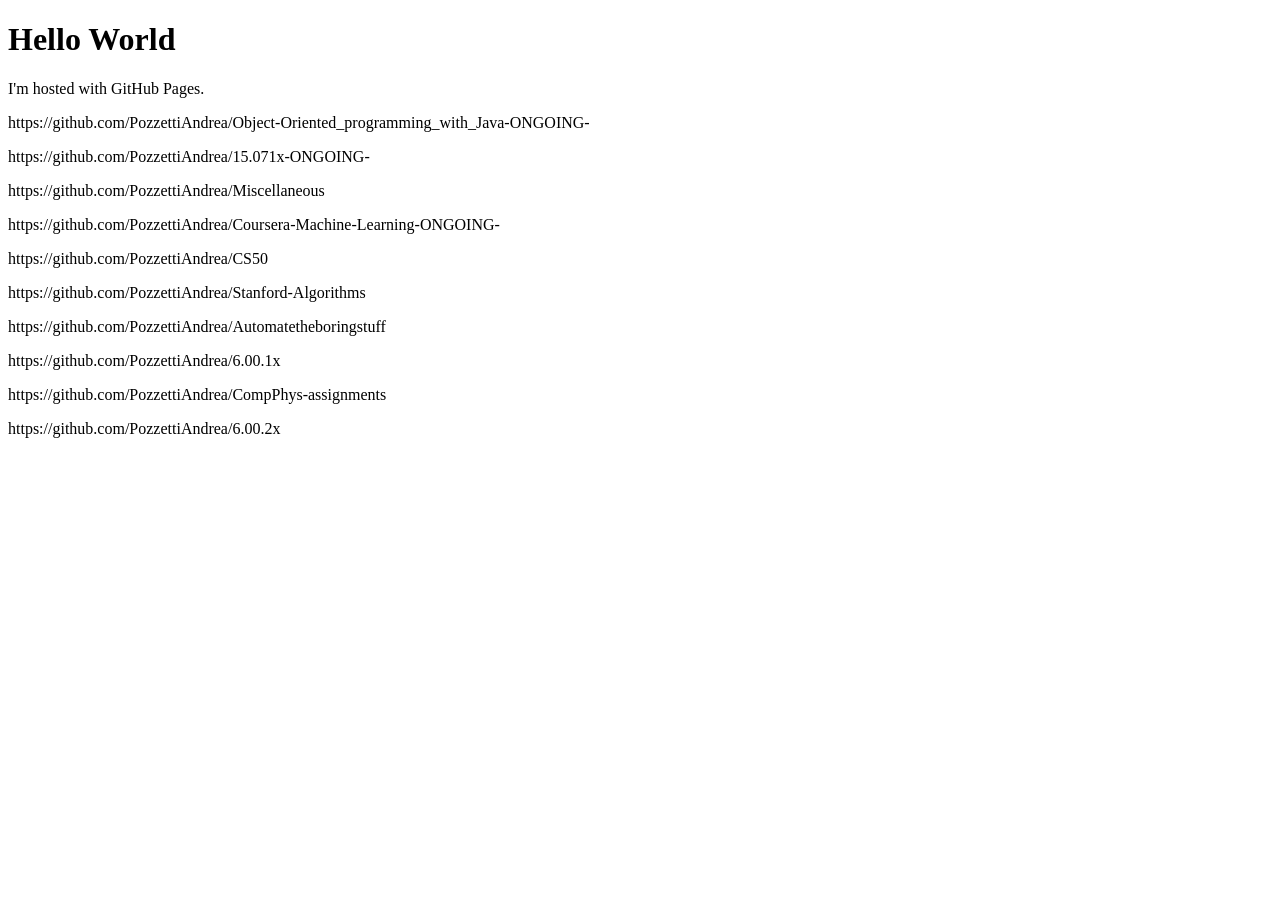
==== index.html @ af6f57ed "there" ====
<!DOCTYPE html>
<html>
<body>
<h1>Hello World</h1>
<p>I'm hosted with GitHub Pages.</p>
<p>https://github.com/PozzettiAndrea/Object-Oriented_programming_with_Java-ONGOING-</p>
<p>https://github.com/PozzettiAndrea/15.071x-ONGOING-</p>
<p>https://github.com/PozzettiAndrea/Miscellaneous</p>
<p>https://github.com/PozzettiAndrea/Coursera-Machine-Learning-ONGOING-</p>
<p>https://github.com/PozzettiAndrea/CS50</p>
<p>https://github.com/PozzettiAndrea/Stanford-Algorithms</p>
<p>https://github.com/PozzettiAndrea/Automatetheboringstuff</p>
<p>https://github.com/PozzettiAndrea/6.00.1x</p>
<p>https://github.com/PozzettiAndrea/CompPhys-assignments</p>
<p>https://github.com/PozzettiAndrea/6.00.2x</p>

</body>
</html>
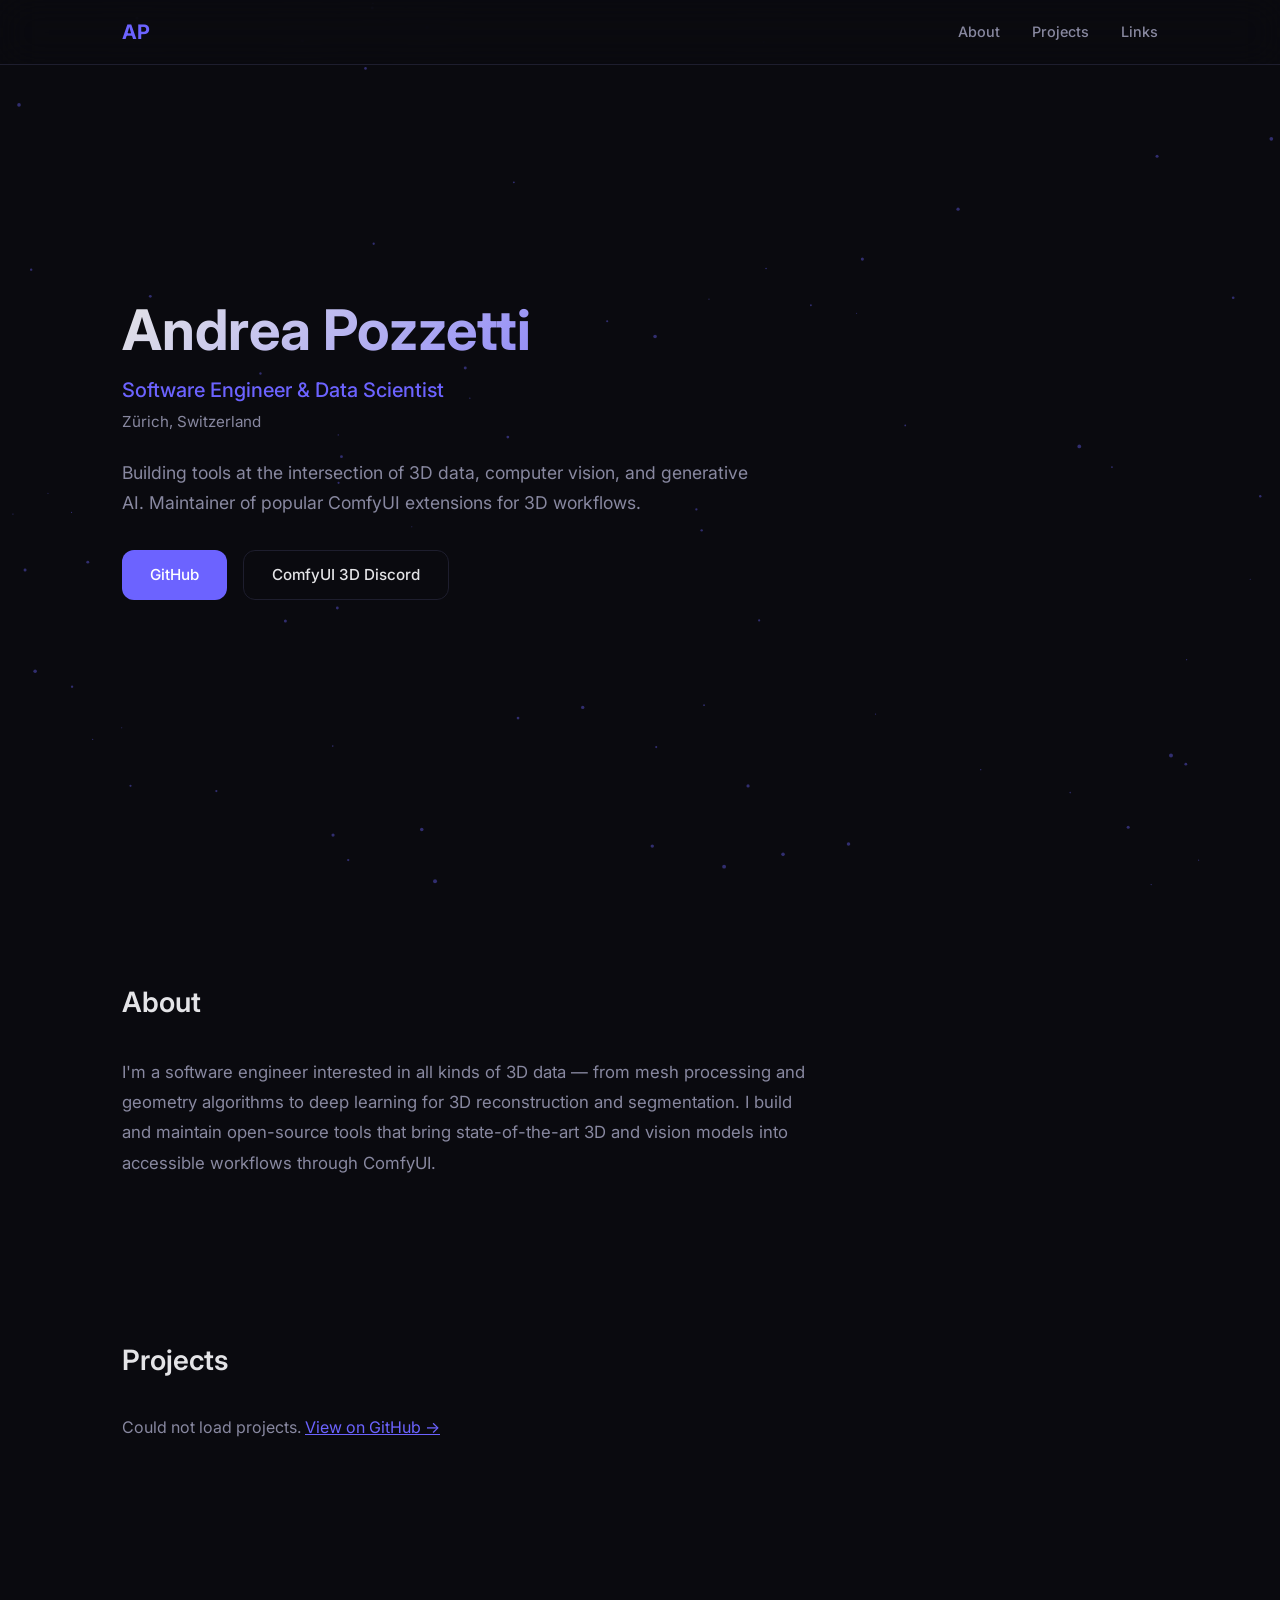
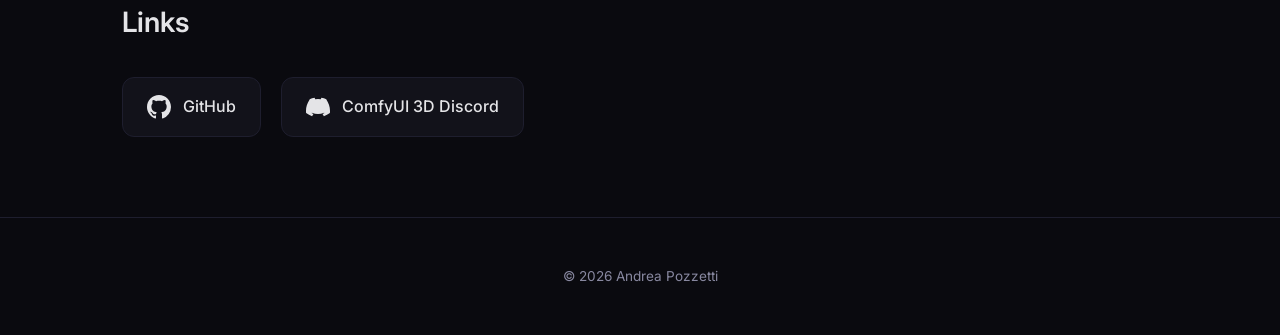
==== commit 89e099bb: "Initial portfolio site with GitHub Pages deployment" ====
--- a/index.html
+++ b/index.html
@@ -1,18 +1,73 @@
-<!DOCTYPE html>
-<html>
-<body>
-<h1>Hello World</h1>
-<p>I'm hosted with GitHub Pages.</p>
-<p>https://github.com/PozzettiAndrea/Object-Oriented_programming_with_Java-ONGOING-</p>
-<p>https://github.com/PozzettiAndrea/15.071x-ONGOING-</p>
-<p>https://github.com/PozzettiAndrea/Miscellaneous</p>
-<p>https://github.com/PozzettiAndrea/Coursera-Machine-Learning-ONGOING-</p>
-<p>https://github.com/PozzettiAndrea/CS50</p>
-<p>https://github.com/PozzettiAndrea/Stanford-Algorithms</p>
-<p>https://github.com/PozzettiAndrea/Automatetheboringstuff</p>
-<p>https://github.com/PozzettiAndrea/6.00.1x</p>
-<p>https://github.com/PozzettiAndrea/CompPhys-assignments</p>
-<p>https://github.com/PozzettiAndrea/6.00.2x</p>
-
-</body>
-</html>
+<!DOCTYPE html>
+<html lang="en">
+<head>
+    <meta charset="UTF-8">
+    <meta name="viewport" content="width=device-width, initial-scale=1.0">
+    <title>Andrea Pozzetti</title>
+    <link rel="stylesheet" href="style.css">
+    <link rel="preconnect" href="https://fonts.googleapis.com">
+    <link rel="preconnect" href="https://fonts.gstatic.com" crossorigin>
+    <link href="https://fonts.googleapis.com/css2?family=Inter:wght@300;400;500;600;700&display=swap" rel="stylesheet">
+</head>
+<body>
+    <canvas id="bg-canvas"></canvas>
+
+    <header>
+        <nav>
+            <a href="#" class="logo">AP</a>
+            <div class="nav-links">
+                <a href="#about">About</a>
+                <a href="#projects">Projects</a>
+                <a href="#links">Links</a>
+            </div>
+        </nav>
+    </header>
+
+    <main>
+        <section id="hero">
+            <div class="hero-content">
+                <h1>Andrea Pozzetti</h1>
+                <p class="tagline">Software Engineer &amp; Data Scientist</p>
+                <p class="location">Zürich, Switzerland</p>
+                <p class="intro">Building tools at the intersection of 3D data, computer vision, and generative AI. Maintainer of popular ComfyUI extensions for 3D workflows.</p>
+                <div class="hero-links">
+                    <a href="https://github.com/PozzettiAndrea" class="btn" target="_blank" rel="noopener">GitHub</a>
+                    <a href="https://discord.gg/bcdQCUjnHE" class="btn btn-secondary" target="_blank" rel="noopener">ComfyUI 3D Discord</a>
+                </div>
+            </div>
+        </section>
+
+        <section id="about">
+            <h2>About</h2>
+            <p>I'm a software engineer interested in all kinds of 3D data — from mesh processing and geometry algorithms to deep learning for 3D reconstruction and segmentation. I build and maintain open-source tools that bring state-of-the-art 3D and vision models into accessible workflows through ComfyUI.</p>
+        </section>
+
+        <section id="projects">
+            <h2>Projects</h2>
+            <div class="project-grid" id="project-grid">
+                <!-- Populated by JS -->
+            </div>
+        </section>
+
+        <section id="links">
+            <h2>Links</h2>
+            <div class="links-grid">
+                <a href="https://github.com/PozzettiAndrea" target="_blank" rel="noopener" class="link-card">
+                    <svg viewBox="0 0 24 24" fill="currentColor"><path d="M12 0C5.37 0 0 5.37 0 12c0 5.31 3.435 9.795 8.205 11.385.6.105.825-.255.825-.57 0-.285-.015-1.23-.015-2.235-3.015.555-3.795-.735-4.035-1.41-.135-.345-.72-1.41-1.23-1.695-.42-.225-1.02-.78-.015-.795.945-.015 1.62.87 1.845 1.23 1.08 1.815 2.805 1.305 3.495.99.105-.78.42-1.305.765-1.605-2.67-.3-5.46-1.335-5.46-5.925 0-1.305.465-2.385 1.23-3.225-.12-.3-.54-1.53.12-3.18 0 0 1.005-.315 3.3 1.23.96-.27 1.98-.405 3-.405s2.04.135 3 .405c2.295-1.56 3.3-1.23 3.3-1.23.66 1.65.24 2.88.12 3.18.765.84 1.23 1.905 1.23 3.225 0 4.605-2.805 5.625-5.475 5.925.435.375.81 1.095.81 2.22 0 1.605-.015 2.895-.015 3.3 0 .315.225.69.825.57A12.02 12.02 0 0024 12c0-6.63-5.37-12-12-12z"/></svg>
+                    <span>GitHub</span>
+                </a>
+                <a href="https://discord.gg/bcdQCUjnHE" target="_blank" rel="noopener" class="link-card">
+                    <svg viewBox="0 0 24 24" fill="currentColor"><path d="M20.317 4.37a19.791 19.791 0 00-4.885-1.515.074.074 0 00-.079.037c-.21.375-.444.864-.608 1.25a18.27 18.27 0 00-5.487 0 12.64 12.64 0 00-.617-1.25.077.077 0 00-.079-.037A19.736 19.736 0 003.677 4.37a.07.07 0 00-.032.027C.533 9.046-.32 13.58.099 18.057a.082.082 0 00.031.057 19.9 19.9 0 005.993 3.03.078.078 0 00.084-.028c.462-.63.874-1.295 1.226-1.994a.076.076 0 00-.041-.106 13.107 13.107 0 01-1.872-.892.077.077 0 01-.008-.128 10.2 10.2 0 00.372-.292.074.074 0 01.077-.01c3.928 1.793 8.18 1.793 12.062 0a.074.074 0 01.078.01c.12.098.246.198.373.292a.077.077 0 01-.006.127 12.299 12.299 0 01-1.873.892.077.077 0 00-.041.107c.36.698.772 1.362 1.225 1.993a.076.076 0 00.084.028 19.839 19.839 0 006.002-3.03.077.077 0 00.032-.054c.5-5.177-.838-9.674-3.549-13.66a.061.061 0 00-.031-.03z"/></svg>
+                    <span>ComfyUI 3D Discord</span>
+                </a>
+            </div>
+        </section>
+    </main>
+
+    <footer>
+        <p>&copy; 2026 Andrea Pozzetti</p>
+    </footer>
+
+    <script src="main.js"></script>
+</body>
+</html>
--- a/style.css
+++ b/style.css
@@ -0,0 +1,324 @@
+:root {
+    --bg: #0a0a0f;
+    --bg-card: #12121a;
+    --bg-card-hover: #1a1a26;
+    --text: #e4e4e7;
+    --text-muted: #8888a0;
+    --accent: #6c63ff;
+    --accent-glow: rgba(108, 99, 255, 0.15);
+    --border: #1e1e2e;
+    --radius: 12px;
+}
+
+* {
+    margin: 0;
+    padding: 0;
+    box-sizing: border-box;
+}
+
+body {
+    font-family: 'Inter', -apple-system, BlinkMacSystemFont, sans-serif;
+    background: var(--bg);
+    color: var(--text);
+    line-height: 1.6;
+    overflow-x: hidden;
+}
+
+#bg-canvas {
+    position: fixed;
+    top: 0;
+    left: 0;
+    width: 100%;
+    height: 100%;
+    z-index: 0;
+    pointer-events: none;
+}
+
+/* Nav */
+header {
+    position: fixed;
+    top: 0;
+    width: 100%;
+    z-index: 100;
+    backdrop-filter: blur(20px);
+    background: rgba(10, 10, 15, 0.8);
+    border-bottom: 1px solid var(--border);
+}
+
+nav {
+    max-width: 1100px;
+    margin: 0 auto;
+    padding: 1rem 2rem;
+    display: flex;
+    justify-content: space-between;
+    align-items: center;
+}
+
+.logo {
+    font-weight: 700;
+    font-size: 1.25rem;
+    color: var(--accent);
+    text-decoration: none;
+}
+
+.nav-links {
+    display: flex;
+    gap: 2rem;
+}
+
+.nav-links a {
+    color: var(--text-muted);
+    text-decoration: none;
+    font-size: 0.9rem;
+    font-weight: 500;
+    transition: color 0.2s;
+}
+
+.nav-links a:hover {
+    color: var(--text);
+}
+
+/* Main */
+main {
+    position: relative;
+    z-index: 1;
+    max-width: 1100px;
+    margin: 0 auto;
+    padding: 0 2rem;
+}
+
+section {
+    padding: 5rem 0;
+}
+
+h2 {
+    font-size: 1.75rem;
+    font-weight: 600;
+    margin-bottom: 2rem;
+    color: var(--text);
+}
+
+/* Hero */
+#hero {
+    min-height: 100vh;
+    display: flex;
+    align-items: center;
+    padding-top: 5rem;
+}
+
+.hero-content {
+    max-width: 640px;
+}
+
+h1 {
+    font-size: 3.5rem;
+    font-weight: 700;
+    line-height: 1.1;
+    margin-bottom: 0.75rem;
+    background: linear-gradient(135deg, var(--text), var(--accent));
+    -webkit-background-clip: text;
+    -webkit-text-fill-color: transparent;
+    background-clip: text;
+}
+
+.tagline {
+    font-size: 1.25rem;
+    color: var(--accent);
+    font-weight: 500;
+    margin-bottom: 0.25rem;
+}
+
+.location {
+    color: var(--text-muted);
+    font-size: 0.95rem;
+    margin-bottom: 1.5rem;
+}
+
+.intro {
+    color: var(--text-muted);
+    font-size: 1.1rem;
+    line-height: 1.7;
+    margin-bottom: 2rem;
+}
+
+.hero-links {
+    display: flex;
+    gap: 1rem;
+}
+
+.btn {
+    display: inline-flex;
+    align-items: center;
+    padding: 0.75rem 1.75rem;
+    border-radius: var(--radius);
+    font-weight: 500;
+    font-size: 0.95rem;
+    text-decoration: none;
+    transition: all 0.2s;
+    background: var(--accent);
+    color: #fff;
+}
+
+.btn:hover {
+    transform: translateY(-2px);
+    box-shadow: 0 8px 30px var(--accent-glow);
+}
+
+.btn-secondary {
+    background: transparent;
+    border: 1px solid var(--border);
+    color: var(--text);
+}
+
+.btn-secondary:hover {
+    background: var(--bg-card);
+    border-color: var(--accent);
+}
+
+/* About */
+#about p {
+    color: var(--text-muted);
+    font-size: 1.05rem;
+    max-width: 700px;
+    line-height: 1.8;
+}
+
+/* Projects */
+.project-grid {
+    display: grid;
+    grid-template-columns: repeat(auto-fill, minmax(320px, 1fr));
+    gap: 1.25rem;
+}
+
+.project-card {
+    background: var(--bg-card);
+    border: 1px solid var(--border);
+    border-radius: var(--radius);
+    padding: 1.5rem;
+    text-decoration: none;
+    color: inherit;
+    transition: all 0.25s;
+    display: flex;
+    flex-direction: column;
+}
+
+.project-card:hover {
+    background: var(--bg-card-hover);
+    border-color: var(--accent);
+    transform: translateY(-3px);
+    box-shadow: 0 12px 40px rgba(0, 0, 0, 0.3);
+}
+
+.project-card h3 {
+    font-size: 1.05rem;
+    font-weight: 600;
+    margin-bottom: 0.5rem;
+    color: var(--text);
+}
+
+.project-card p {
+    font-size: 0.9rem;
+    color: var(--text-muted);
+    line-height: 1.6;
+    flex: 1;
+}
+
+.project-meta {
+    display: flex;
+    gap: 1rem;
+    margin-top: 1rem;
+    font-size: 0.8rem;
+    color: var(--text-muted);
+}
+
+.project-meta span {
+    display: flex;
+    align-items: center;
+    gap: 0.3rem;
+}
+
+.star-icon {
+    color: #f0c040;
+}
+
+.lang-dot {
+    width: 10px;
+    height: 10px;
+    border-radius: 50%;
+    display: inline-block;
+}
+
+.lang-python { background: #3572A5; }
+.lang-cpp { background: #f34b7d; }
+.lang-javascript { background: #f1e05a; }
+.lang-typescript { background: #2b7489; }
+.lang-cuda { background: #3A4E3A; }
+.lang-default { background: var(--text-muted); }
+
+/* Links */
+.links-grid {
+    display: flex;
+    gap: 1.25rem;
+    flex-wrap: wrap;
+}
+
+.link-card {
+    display: flex;
+    align-items: center;
+    gap: 0.75rem;
+    padding: 1rem 1.5rem;
+    background: var(--bg-card);
+    border: 1px solid var(--border);
+    border-radius: var(--radius);
+    color: var(--text);
+    text-decoration: none;
+    font-weight: 500;
+    transition: all 0.2s;
+}
+
+.link-card:hover {
+    border-color: var(--accent);
+    background: var(--bg-card-hover);
+    transform: translateY(-2px);
+}
+
+.link-card svg {
+    width: 24px;
+    height: 24px;
+    flex-shrink: 0;
+}
+
+/* Footer */
+footer {
+    position: relative;
+    z-index: 1;
+    text-align: center;
+    padding: 3rem 2rem;
+    color: var(--text-muted);
+    font-size: 0.85rem;
+    border-top: 1px solid var(--border);
+}
+
+/* Loading skeleton */
+.skeleton {
+    background: linear-gradient(90deg, var(--bg-card) 25%, var(--bg-card-hover) 50%, var(--bg-card) 75%);
+    background-size: 200% 100%;
+    animation: shimmer 1.5s infinite;
+    border-radius: var(--radius);
+    height: 160px;
+}
+
+@keyframes shimmer {
+    0% { background-position: 200% 0; }
+    100% { background-position: -200% 0; }
+}
+
+/* Responsive */
+@media (max-width: 768px) {
+    h1 { font-size: 2.25rem; }
+    .nav-links { gap: 1rem; }
+    .project-grid { grid-template-columns: 1fr; }
+    .hero-links { flex-direction: column; }
+    .btn { text-align: center; justify-content: center; }
+    section { padding: 3rem 0; }
+}
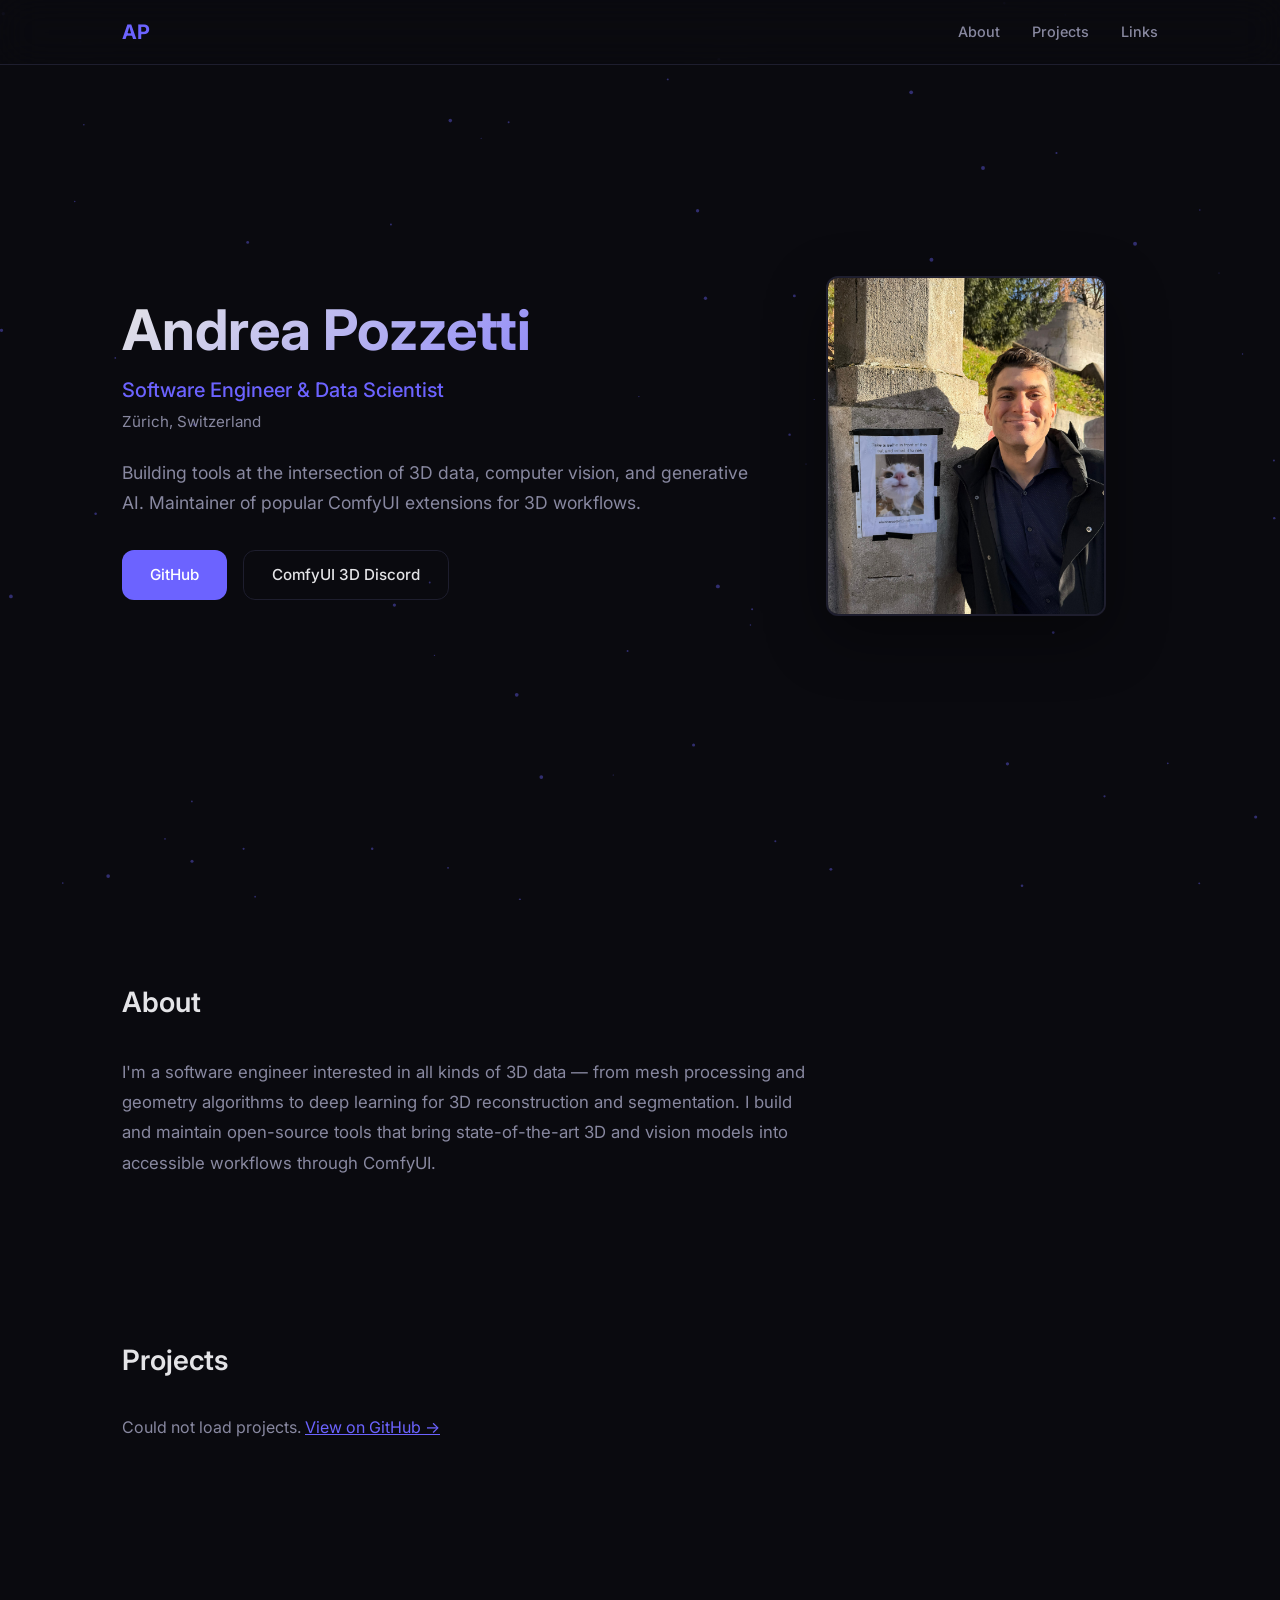
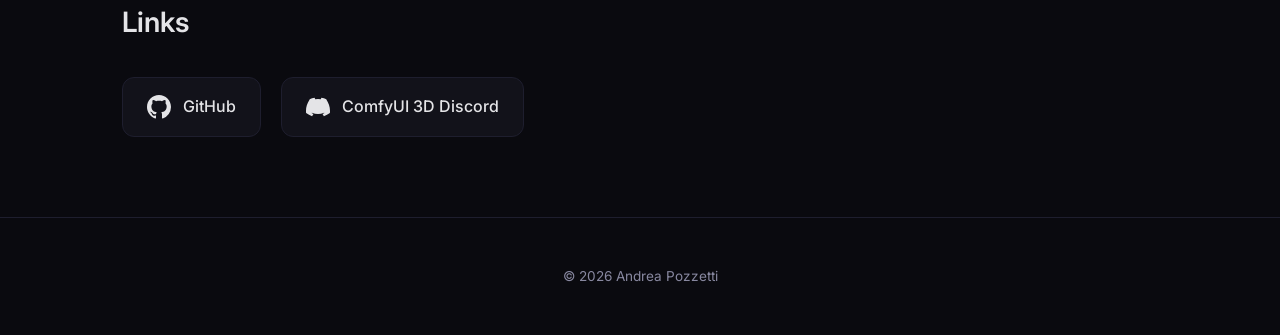
==== commit 7907a1c8: "Add profile photo to hero section" ====
--- a/index.html
+++ b/index.html
@@ -25,14 +25,19 @@
 
     <main>
         <section id="hero">
-            <div class="hero-content">
-                <h1>Andrea Pozzetti</h1>
-                <p class="tagline">Software Engineer &amp; Data Scientist</p>
-                <p class="location">Zürich, Switzerland</p>
-                <p class="intro">Building tools at the intersection of 3D data, computer vision, and generative AI. Maintainer of popular ComfyUI extensions for 3D workflows.</p>
-                <div class="hero-links">
-                    <a href="https://github.com/PozzettiAndrea" class="btn" target="_blank" rel="noopener">GitHub</a>
-                    <a href="https://discord.gg/bcdQCUjnHE" class="btn btn-secondary" target="_blank" rel="noopener">ComfyUI 3D Discord</a>
+            <div class="hero-inner">
+                <div class="hero-content">
+                    <h1>Andrea Pozzetti</h1>
+                    <p class="tagline">Software Engineer &amp; Data Scientist</p>
+                    <p class="location">Zürich, Switzerland</p>
+                    <p class="intro">Building tools at the intersection of 3D data, computer vision, and generative AI. Maintainer of popular ComfyUI extensions for 3D workflows.</p>
+                    <div class="hero-links">
+                        <a href="https://github.com/PozzettiAndrea" class="btn" target="_blank" rel="noopener">GitHub</a>
+                        <a href="https://discord.gg/bcdQCUjnHE" class="btn btn-secondary" target="_blank" rel="noopener">ComfyUI 3D Discord</a>
+                    </div>
+                </div>
+                <div class="hero-image">
+                    <img src="catt.jpeg" alt="Andrea Pozzetti">
                 </div>
             </div>
         </section>
--- a/style.css
+++ b/style.css
@@ -106,8 +106,34 @@
     padding-top: 5rem;
 }
 
+.hero-inner {
+    display: flex;
+    align-items: center;
+    gap: 4rem;
+    width: 100%;
+}
+
 .hero-content {
     max-width: 640px;
+    flex: 1;
+}
+
+.hero-image {
+    flex-shrink: 0;
+}
+
+.hero-image img {
+    width: 280px;
+    height: 340px;
+    object-fit: cover;
+    border-radius: var(--radius);
+    border: 2px solid var(--border);
+    box-shadow: 0 20px 60px rgba(0, 0, 0, 0.4);
+    transition: border-color 0.3s;
+}
+
+.hero-image img:hover {
+    border-color: var(--accent);
 }
 
 h1 {
@@ -318,6 +344,8 @@
     h1 { font-size: 2.25rem; }
     .nav-links { gap: 1rem; }
     .project-grid { grid-template-columns: 1fr; }
+    .hero-inner { flex-direction: column-reverse; gap: 2rem; }
+    .hero-image img { width: 200px; height: 240px; }
     .hero-links { flex-direction: column; }
     .btn { text-align: center; justify-content: center; }
     section { padding: 3rem 0; }
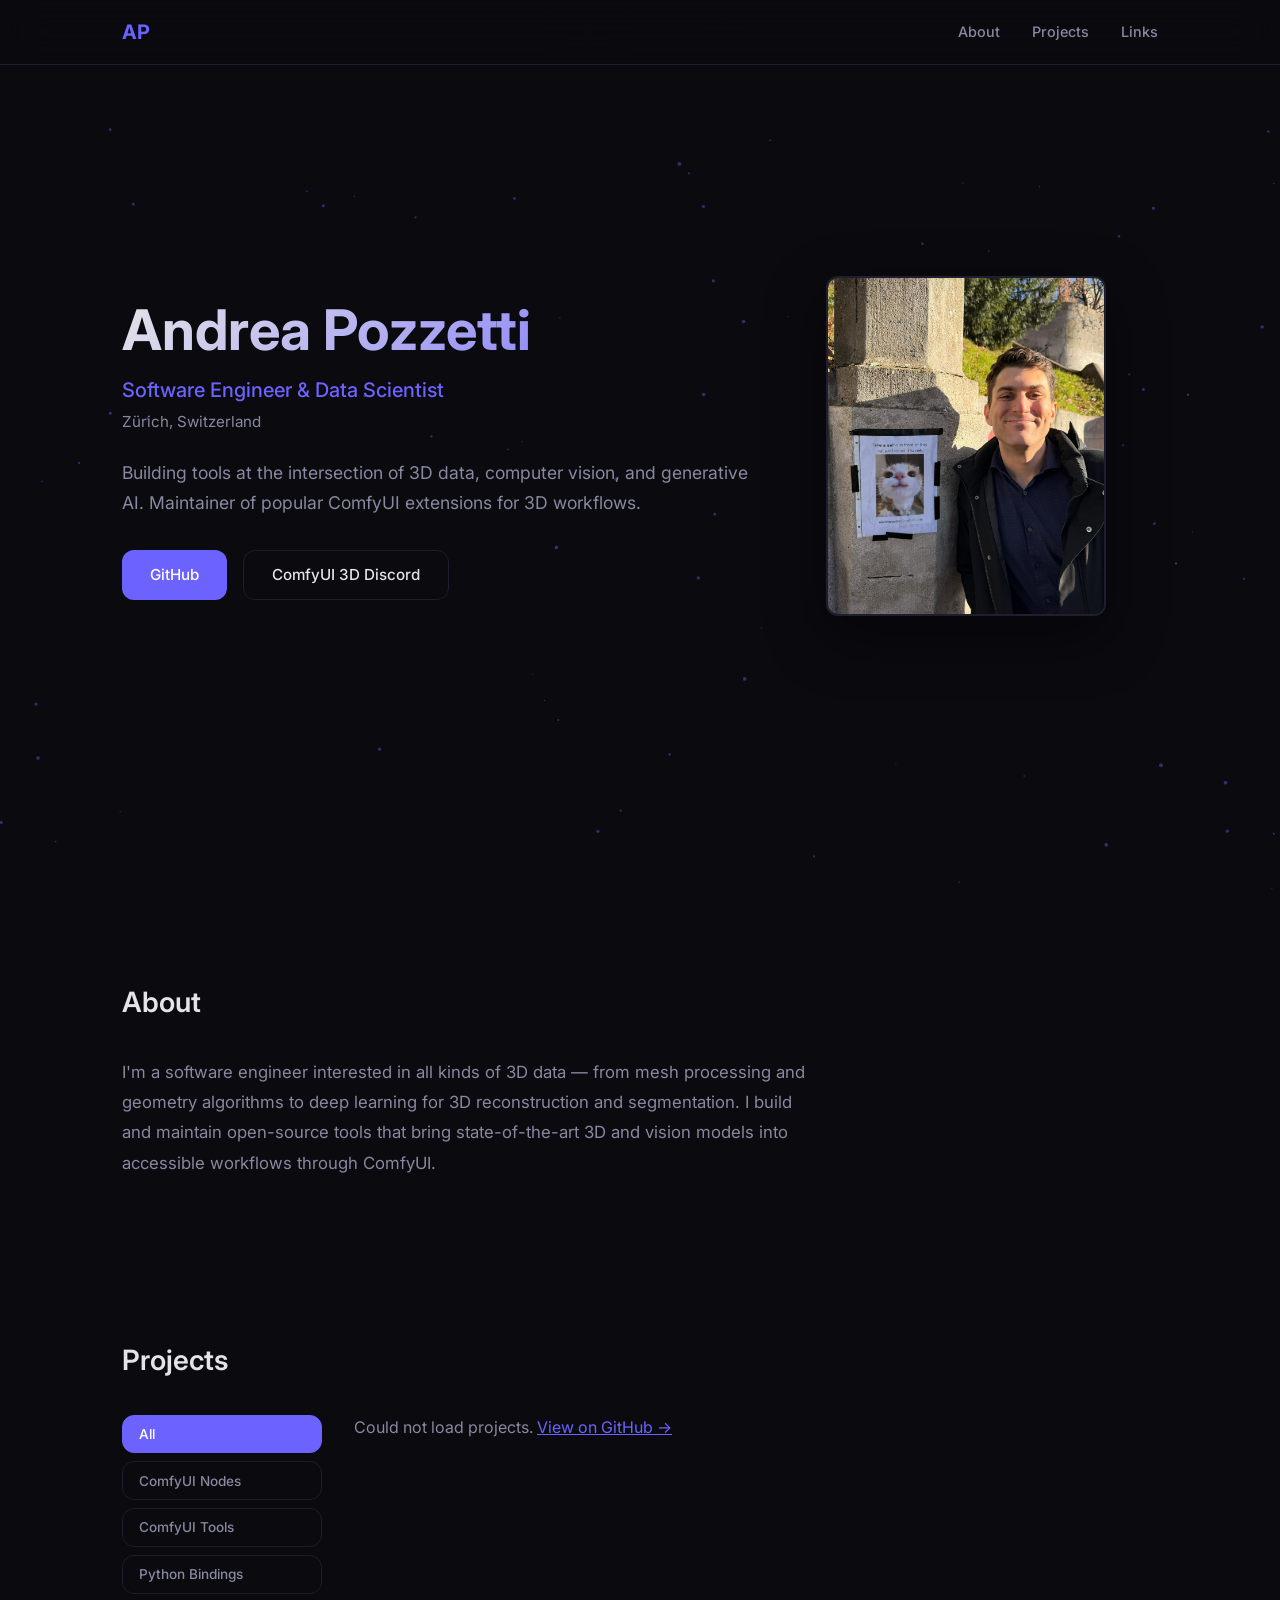
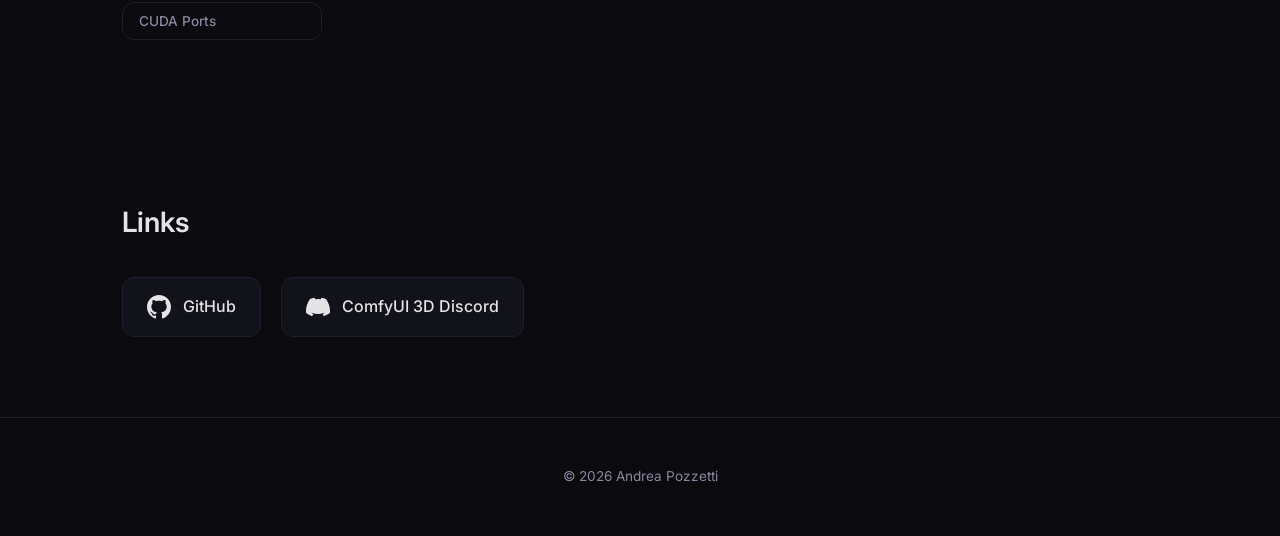
==== commit 5ae60da8: "Add project category sidebar with filtering" ====
--- a/index.html
+++ b/index.html
@@ -49,8 +49,17 @@
 
         <section id="projects">
             <h2>Projects</h2>
-            <div class="project-grid" id="project-grid">
-                <!-- Populated by JS -->
+            <div class="projects-layout">
+                <aside class="project-sidebar">
+                    <button class="category-btn active" data-category="all">All</button>
+                    <button class="category-btn" data-category="comfyui-nodes">ComfyUI Nodes</button>
+                    <button class="category-btn" data-category="comfyui-tools">ComfyUI Tools</button>
+                    <button class="category-btn" data-category="python-bindings">Python Bindings</button>
+                    <button class="category-btn" data-category="cuda-ports">CUDA Ports</button>
+                </aside>
+                <div class="project-grid" id="project-grid">
+                    <!-- Populated by JS -->
+                </div>
             </div>
         </section>
 
--- a/style.css
+++ b/style.css
@@ -210,10 +210,54 @@
 }
 
 /* Projects */
+.projects-layout {
+    display: flex;
+    gap: 2rem;
+}
+
+.project-sidebar {
+    flex-shrink: 0;
+    width: 200px;
+    display: flex;
+    flex-direction: column;
+    gap: 0.5rem;
+    position: sticky;
+    top: 6rem;
+    align-self: flex-start;
+}
+
+.category-btn {
+    background: transparent;
+    border: 1px solid var(--border);
+    border-radius: var(--radius);
+    color: var(--text-muted);
+    padding: 0.65rem 1rem;
+    font-size: 0.85rem;
+    font-family: inherit;
+    font-weight: 500;
+    text-align: left;
+    cursor: pointer;
+    transition: all 0.2s;
+}
+
+.category-btn:hover {
+    color: var(--text);
+    border-color: var(--accent);
+    background: var(--bg-card);
+}
+
+.category-btn.active {
+    color: #fff;
+    background: var(--accent);
+    border-color: var(--accent);
+}
+
 .project-grid {
+    flex: 1;
     display: grid;
-    grid-template-columns: repeat(auto-fill, minmax(320px, 1fr));
+    grid-template-columns: repeat(auto-fill, minmax(280px, 1fr));
     gap: 1.25rem;
+    align-content: start;
 }
 
 .project-card {
@@ -343,6 +387,9 @@
 @media (max-width: 768px) {
     h1 { font-size: 2.25rem; }
     .nav-links { gap: 1rem; }
+    .projects-layout { flex-direction: column; }
+    .project-sidebar { width: 100%; flex-direction: row; flex-wrap: wrap; position: static; }
+    .category-btn { flex: 1; min-width: fit-content; text-align: center; }
     .project-grid { grid-template-columns: 1fr; }
     .hero-inner { flex-direction: column-reverse; gap: 2rem; }
     .hero-image img { width: 200px; height: 240px; }
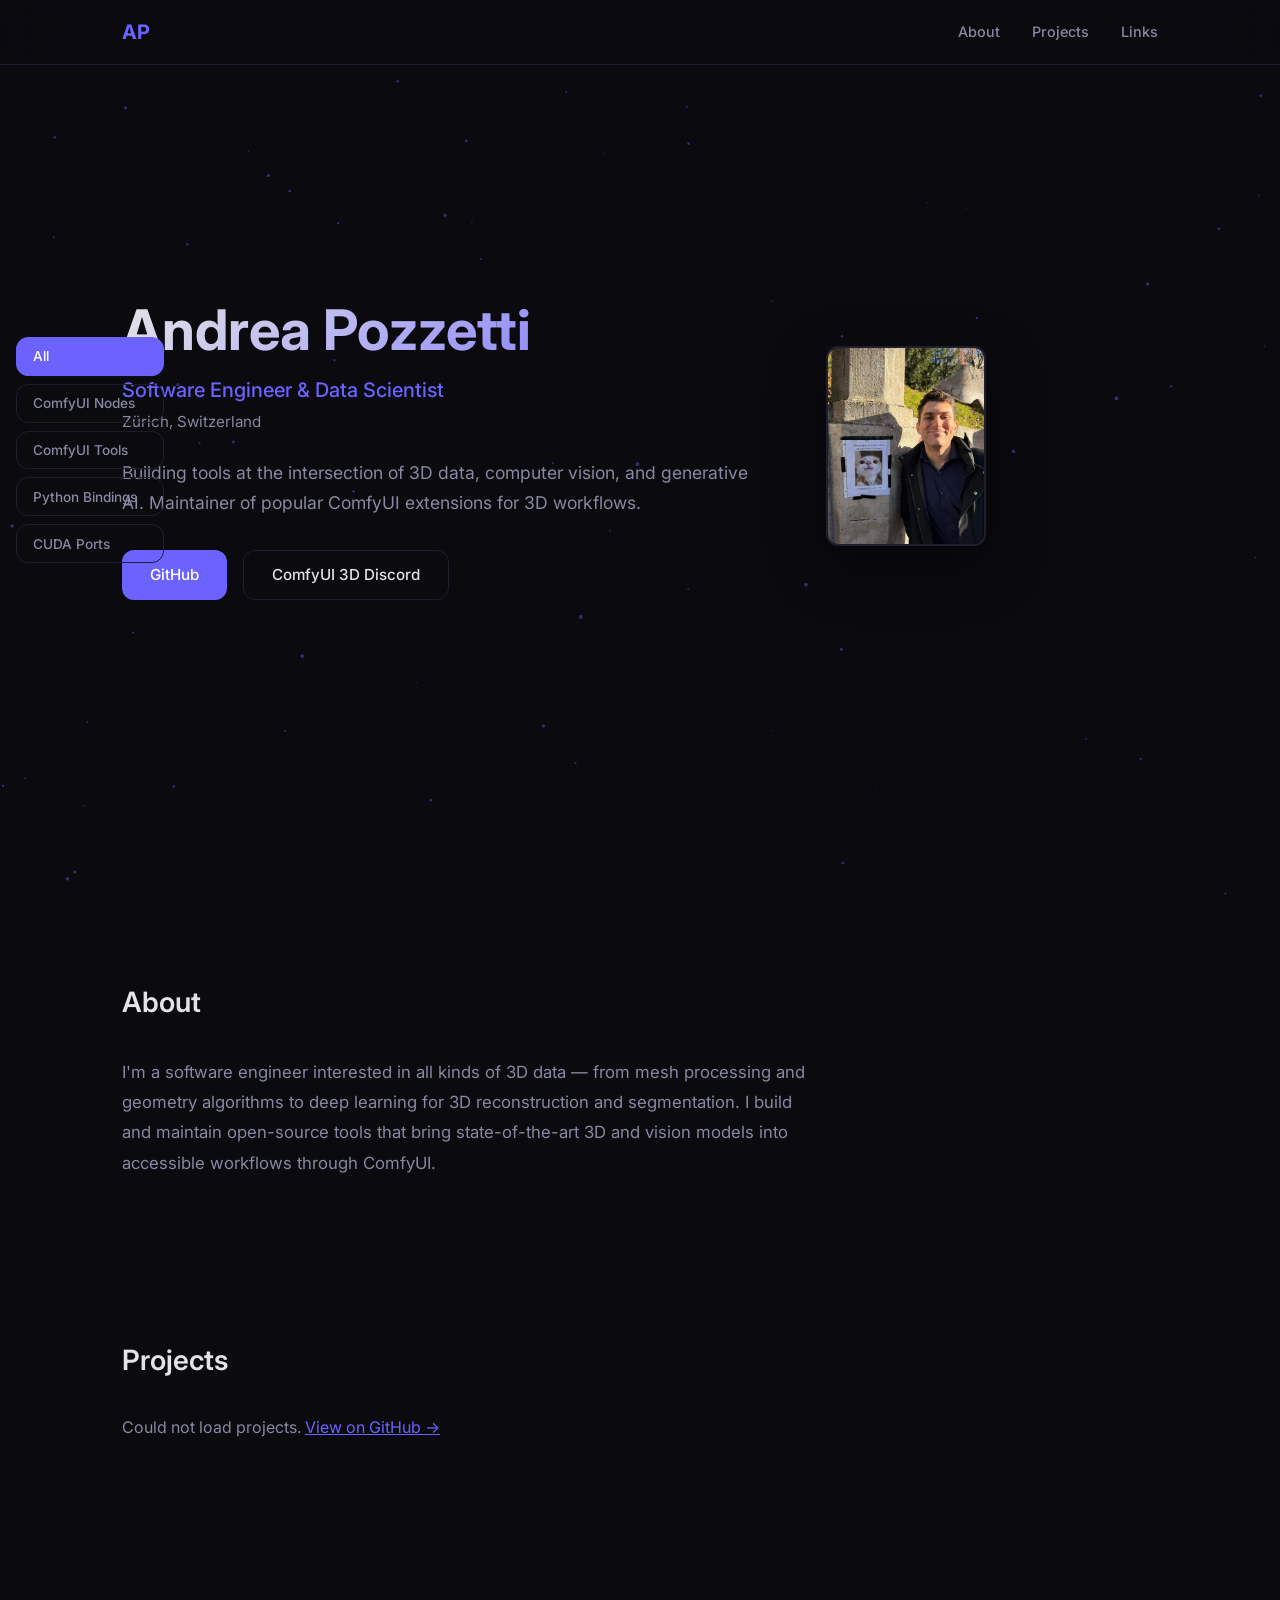
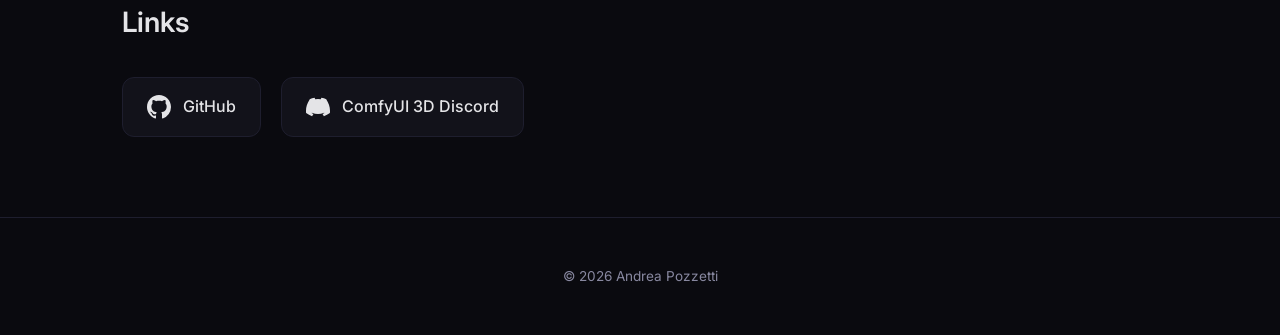
==== commit 5dc6ba57: "Fix sidebar: move outside main, increase z-index to 200" ====
--- a/index.html
+++ b/index.html
@@ -11,6 +11,14 @@
 </head>
 <body>
     <canvas id="bg-canvas"></canvas>
+
+    <aside class="project-sidebar">
+        <button class="category-btn active" data-category="all">All</button>
+        <button class="category-btn" data-category="comfyui-nodes">ComfyUI Nodes</button>
+        <button class="category-btn" data-category="comfyui-tools">ComfyUI Tools</button>
+        <button class="category-btn" data-category="python-bindings">Python Bindings</button>
+        <button class="category-btn" data-category="cuda-ports">CUDA Ports</button>
+    </aside>
 
     <header>
         <nav>
@@ -49,17 +57,8 @@
 
         <section id="projects">
             <h2>Projects</h2>
-            <div class="projects-layout">
-                <aside class="project-sidebar">
-                    <button class="category-btn active" data-category="all">All</button>
-                    <button class="category-btn" data-category="comfyui-nodes">ComfyUI Nodes</button>
-                    <button class="category-btn" data-category="comfyui-tools">ComfyUI Tools</button>
-                    <button class="category-btn" data-category="python-bindings">Python Bindings</button>
-                    <button class="category-btn" data-category="cuda-ports">CUDA Ports</button>
-                </aside>
-                <div class="project-grid" id="project-grid">
-                    <!-- Populated by JS -->
-                </div>
+            <div class="project-grid" id="project-grid">
+                <!-- Populated by JS -->
             </div>
         </section>
 
--- a/style.css
+++ b/style.css
@@ -123,8 +123,8 @@
 }
 
 .hero-image img {
-    width: 280px;
-    height: 340px;
+    width: 160px;
+    height: 200px;
     object-fit: cover;
     border-radius: var(--radius);
     border: 2px solid var(--border);
@@ -209,22 +209,21 @@
     line-height: 1.8;
 }
 
-/* Projects */
-.projects-layout {
-    display: flex;
-    gap: 2rem;
-}
-
+/* Project sidebar */
 .project-sidebar {
-    flex-shrink: 0;
-    width: 200px;
+    position: fixed;
+    left: 0;
+    top: 50%;
+    transform: translateY(-50%);
+    width: 180px;
     display: flex;
     flex-direction: column;
     gap: 0.5rem;
-    position: sticky;
-    top: 6rem;
-    align-self: flex-start;
-}
+    padding: 1rem;
+    z-index: 200;
+}
+
+/* Projects */
 
 .category-btn {
     background: transparent;
@@ -264,12 +263,12 @@
     background: var(--bg-card);
     border: 1px solid var(--border);
     border-radius: var(--radius);
-    padding: 1.5rem;
     text-decoration: none;
     color: inherit;
     transition: all 0.25s;
     display: flex;
     flex-direction: column;
+    overflow: hidden;
 }
 
 .project-card:hover {
@@ -279,25 +278,63 @@
     box-shadow: 0 12px 40px rgba(0, 0, 0, 0.3);
 }
 
+.project-thumb {
+    width: 100%;
+    height: 160px;
+    overflow: hidden;
+    background: var(--bg);
+    display: flex;
+    align-items: center;
+    justify-content: center;
+}
+
+.project-thumb img {
+    width: 100%;
+    height: 100%;
+    object-fit: cover;
+    transition: transform 0.3s;
+}
+
+.project-card:hover .project-thumb img {
+    transform: scale(1.05);
+}
+
+.project-thumb-icon {
+    padding: 2rem;
+}
+
+.project-thumb-icon svg {
+    width: 56px;
+    height: 56px;
+    opacity: 0.5;
+}
+
+.project-info {
+    padding: 1.25rem;
+    display: flex;
+    flex-direction: column;
+    flex: 1;
+}
+
 .project-card h3 {
-    font-size: 1.05rem;
+    font-size: 0.95rem;
     font-weight: 600;
-    margin-bottom: 0.5rem;
+    margin-bottom: 0.4rem;
     color: var(--text);
 }
 
 .project-card p {
-    font-size: 0.9rem;
-    color: var(--text-muted);
-    line-height: 1.6;
+    font-size: 0.82rem;
+    color: var(--text-muted);
+    line-height: 1.5;
     flex: 1;
 }
 
 .project-meta {
     display: flex;
     gap: 1rem;
-    margin-top: 1rem;
-    font-size: 0.8rem;
+    margin-top: 0.75rem;
+    font-size: 0.75rem;
     color: var(--text-muted);
 }
 
@@ -387,12 +424,11 @@
 @media (max-width: 768px) {
     h1 { font-size: 2.25rem; }
     .nav-links { gap: 1rem; }
-    .projects-layout { flex-direction: column; }
-    .project-sidebar { width: 100%; flex-direction: row; flex-wrap: wrap; position: static; }
+    .project-sidebar { position: static; transform: none; width: 100%; flex-direction: row; flex-wrap: wrap; padding: 0.5rem; }
     .category-btn { flex: 1; min-width: fit-content; text-align: center; }
     .project-grid { grid-template-columns: 1fr; }
     .hero-inner { flex-direction: column-reverse; gap: 2rem; }
-    .hero-image img { width: 200px; height: 240px; }
+    .hero-image img { width: 140px; height: 175px; }
     .hero-links { flex-direction: column; }
     .btn { text-align: center; justify-content: center; }
     section { padding: 3rem 0; }
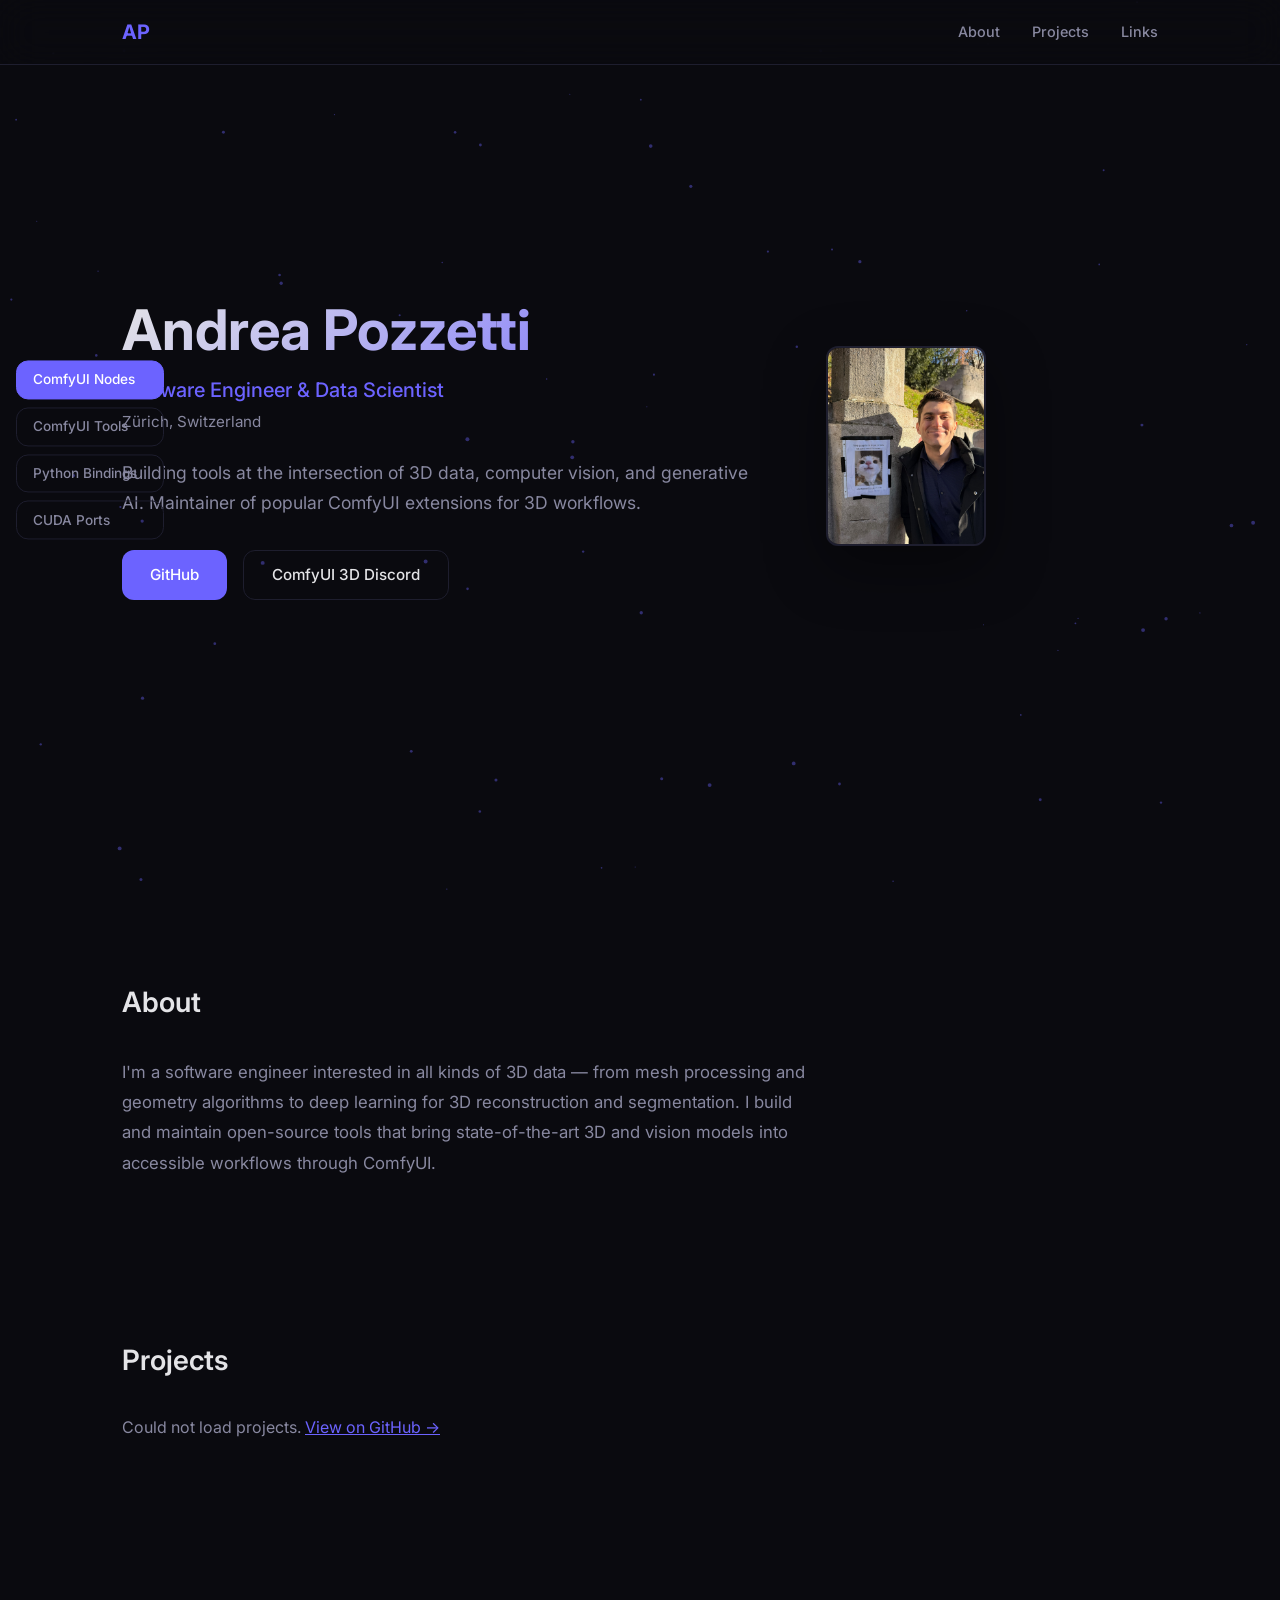
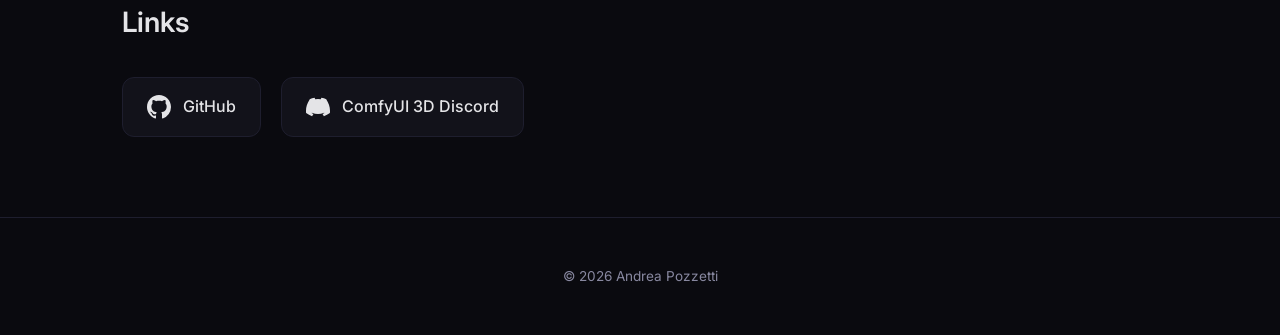
==== commit de4ca968: "Remove All button, default to ComfyUI Nodes" ====
--- a/index.html
+++ b/index.html
@@ -13,8 +13,7 @@
     <canvas id="bg-canvas"></canvas>
 
     <aside class="project-sidebar">
-        <button class="category-btn active" data-category="all">All</button>
-        <button class="category-btn" data-category="comfyui-nodes">ComfyUI Nodes</button>
+        <button class="category-btn active" data-category="comfyui-nodes">ComfyUI Nodes</button>
         <button class="category-btn" data-category="comfyui-tools">ComfyUI Tools</button>
         <button class="category-btn" data-category="python-bindings">Python Bindings</button>
         <button class="category-btn" data-category="cuda-ports">CUDA Ports</button>
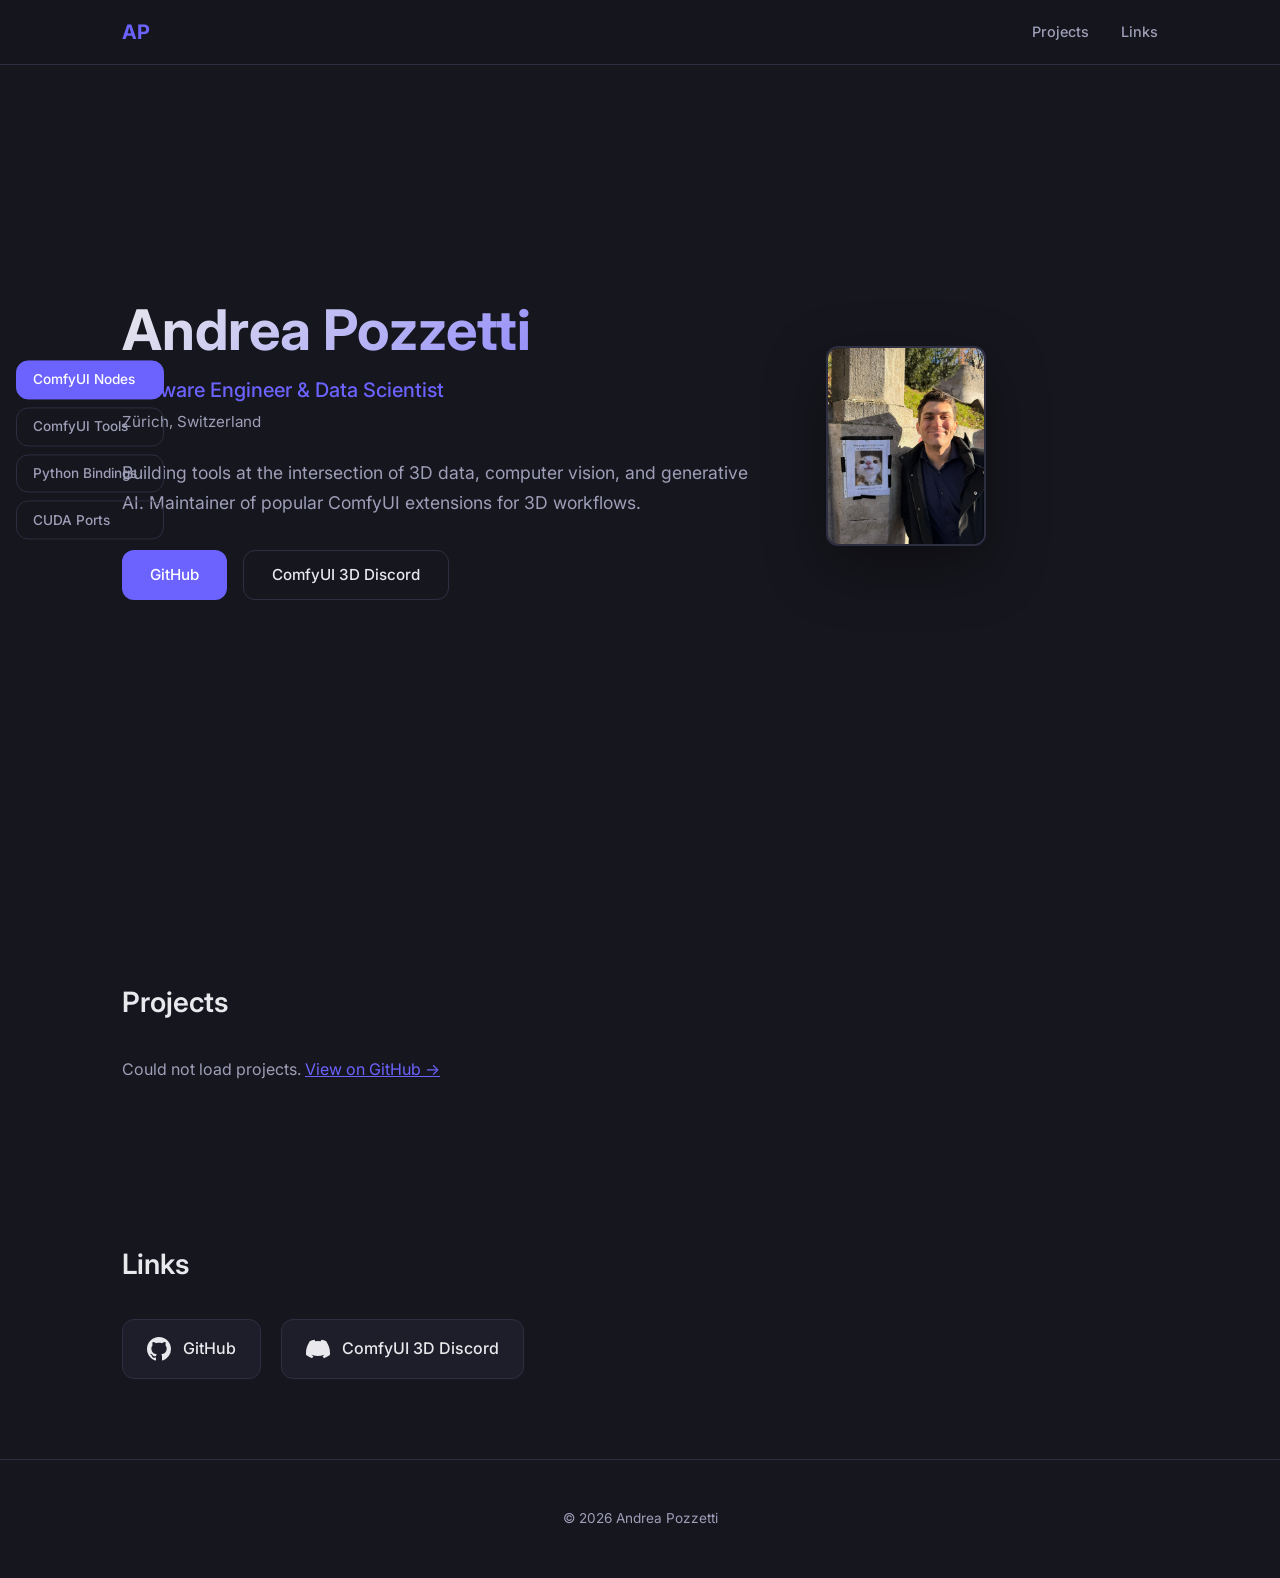
==== commit 9302f431: "Remove About section, particle background; lighten color scheme" ====
--- a/index.html
+++ b/index.html
@@ -10,8 +10,6 @@
     <link href="https://fonts.googleapis.com/css2?family=Inter:wght@300;400;500;600;700&display=swap" rel="stylesheet">
 </head>
 <body>
-    <canvas id="bg-canvas"></canvas>
-
     <aside class="project-sidebar">
         <button class="category-btn active" data-category="comfyui-nodes">ComfyUI Nodes</button>
         <button class="category-btn" data-category="comfyui-tools">ComfyUI Tools</button>
@@ -23,7 +21,6 @@
         <nav>
             <a href="#" class="logo">AP</a>
             <div class="nav-links">
-                <a href="#about">About</a>
                 <a href="#projects">Projects</a>
                 <a href="#links">Links</a>
             </div>
@@ -47,11 +44,6 @@
                     <img src="catt.jpeg" alt="Andrea Pozzetti">
                 </div>
             </div>
-        </section>
-
-        <section id="about">
-            <h2>About</h2>
-            <p>I'm a software engineer interested in all kinds of 3D data — from mesh processing and geometry algorithms to deep learning for 3D reconstruction and segmentation. I build and maintain open-source tools that bring state-of-the-art 3D and vision models into accessible workflows through ComfyUI.</p>
         </section>
 
         <section id="projects">
--- a/style.css
+++ b/style.css
@@ -1,12 +1,12 @@
 :root {
-    --bg: #0a0a0f;
-    --bg-card: #12121a;
-    --bg-card-hover: #1a1a26;
-    --text: #e4e4e7;
-    --text-muted: #8888a0;
+    --bg: #16161e;
+    --bg-card: #1e1e2a;
+    --bg-card-hover: #282838;
+    --text: #e8e8ed;
+    --text-muted: #9e9eb8;
     --accent: #6c63ff;
     --accent-glow: rgba(108, 99, 255, 0.15);
-    --border: #1e1e2e;
+    --border: #2e2e42;
     --radius: 12px;
 }
 
@@ -22,16 +22,6 @@
     color: var(--text);
     line-height: 1.6;
     overflow-x: hidden;
-}
-
-#bg-canvas {
-    position: fixed;
-    top: 0;
-    left: 0;
-    width: 100%;
-    height: 100%;
-    z-index: 0;
-    pointer-events: none;
 }
 
 /* Nav */
@@ -41,7 +31,7 @@
     width: 100%;
     z-index: 100;
     backdrop-filter: blur(20px);
-    background: rgba(10, 10, 15, 0.8);
+    background: rgba(22, 22, 30, 0.85);
     border-bottom: 1px solid var(--border);
 }
 
@@ -201,14 +191,6 @@
     border-color: var(--accent);
 }
 
-/* About */
-#about p {
-    color: var(--text-muted);
-    font-size: 1.05rem;
-    max-width: 700px;
-    line-height: 1.8;
-}
-
 /* Project sidebar */
 .project-sidebar {
     position: fixed;
@@ -253,88 +235,91 @@
 
 .project-grid {
     flex: 1;
-    display: grid;
-    grid-template-columns: repeat(auto-fill, minmax(280px, 1fr));
+    display: flex;
+    flex-direction: column;
     gap: 1.25rem;
-    align-content: start;
 }
 
 .project-card {
     background: var(--bg-card);
     border: 1px solid var(--border);
-    border-radius: var(--radius);
+    border-bottom: none;
     text-decoration: none;
     color: inherit;
-    transition: all 0.25s;
-    display: flex;
-    flex-direction: column;
-    overflow: hidden;
+    transition: background 0.2s;
+    display: flex;
+    flex-direction: row;
+    align-items: stretch;
+}
+
+.project-card:last-child {
+    border-bottom: 1px solid var(--border);
 }
 
 .project-card:hover {
     background: var(--bg-card-hover);
-    border-color: var(--accent);
-    transform: translateY(-3px);
-    box-shadow: 0 12px 40px rgba(0, 0, 0, 0.3);
 }
 
 .project-thumb {
-    width: 100%;
-    height: 160px;
+    width: 360px;
+    min-height: 240px;
+    flex-shrink: 0;
     overflow: hidden;
     background: var(--bg);
     display: flex;
     align-items: center;
     justify-content: center;
+    border-right: 1px solid var(--border);
 }
 
 .project-thumb img {
     width: 100%;
     height: 100%;
     object-fit: cover;
-    transition: transform 0.3s;
 }
 
 .project-card:hover .project-thumb img {
-    transform: scale(1.05);
+    /* no zoom — keep it clean */
 }
 
 .project-thumb-icon {
-    padding: 2rem;
+    padding: 3rem;
 }
 
 .project-thumb-icon svg {
-    width: 56px;
-    height: 56px;
-    opacity: 0.5;
+    width: 80px;
+    height: 80px;
+    opacity: 0.4;
 }
 
 .project-info {
-    padding: 1.25rem;
+    padding: 2.5rem 3rem;
     display: flex;
     flex-direction: column;
     flex: 1;
+    justify-content: center;
 }
 
 .project-card h3 {
+    font-size: 1.6rem;
+    font-weight: 600;
+    margin-bottom: 1rem;
+    color: var(--text);
+}
+
+.project-card p {
+    font-size: 1.1rem;
+    color: var(--text-muted);
+    line-height: 1.8;
+}
+
+.project-meta {
+    display: flex;
+    gap: 2rem;
+    margin-top: 1.5rem;
+    padding-top: 1rem;
+    border-top: 1px solid var(--border);
     font-size: 0.95rem;
-    font-weight: 600;
-    margin-bottom: 0.4rem;
-    color: var(--text);
-}
-
-.project-card p {
-    font-size: 0.82rem;
-    color: var(--text-muted);
-    line-height: 1.5;
-    flex: 1;
-}
-
-.project-meta {
-    display: flex;
-    gap: 1rem;
-    margin-top: 0.75rem;
-    font-size: 0.75rem;
     color: var(--text-muted);
 }
 
